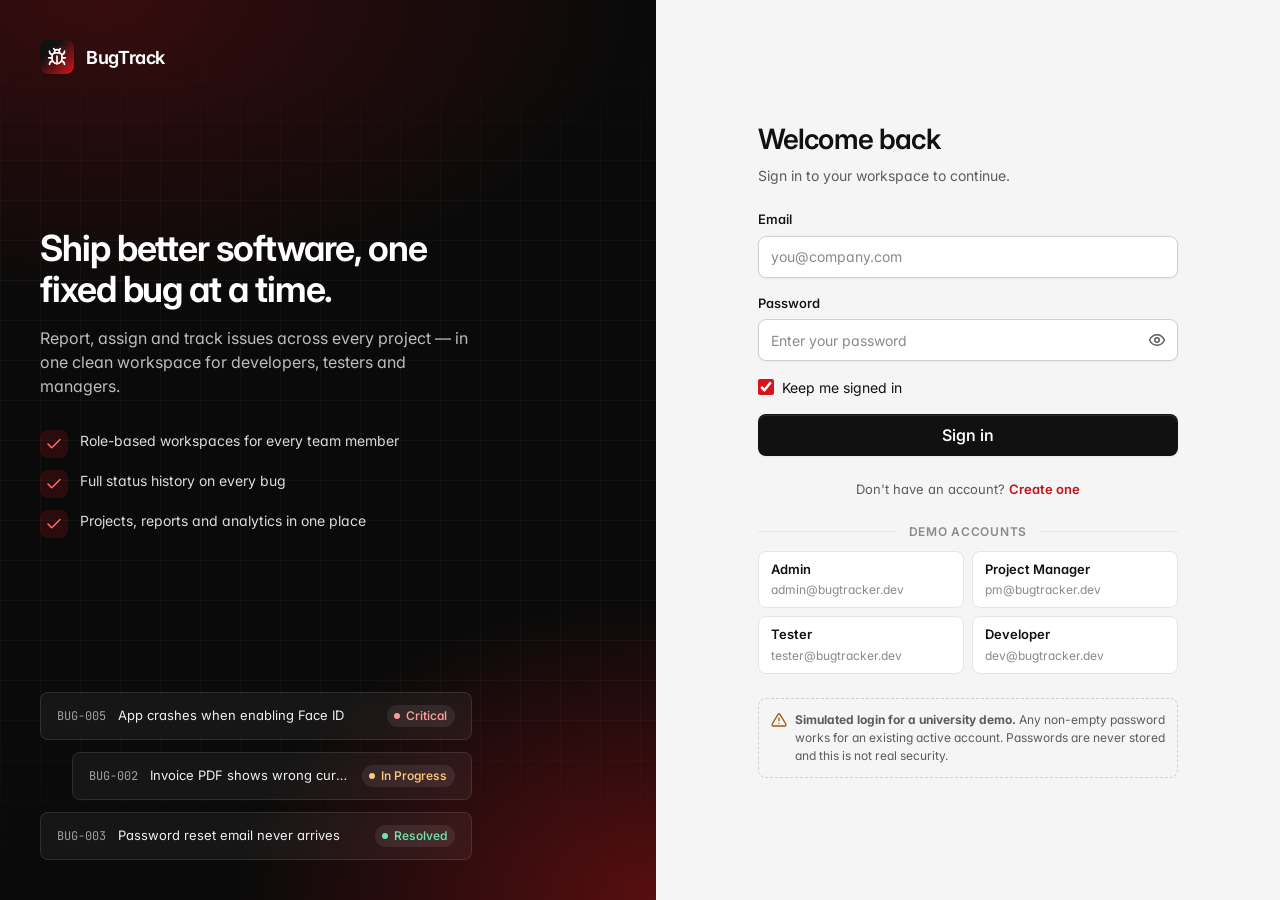
==== index.html @ 153128d8 "Add Bug Tracking System frontend with black/red theme Co-Authored-By: Claude Opus 5.5 <noreply@anthr" ====
<!DOCTYPE html>
<html lang="en">
<head>
  <meta charset="UTF-8">
  <meta name="viewport" content="width=device-width, initial-scale=1.0">
  <title>BugTrack</title>
  <link rel="icon" href="assets/icons/favicon.svg" type="image/svg+xml">
</head>
<body>
  <!-- Entry point: sends the visitor to the dashboard (signed in) or the login page. -->
  <noscript>This app needs JavaScript. Please enable it and open it through a local server (e.g. VS Code Live Server).</noscript>
  <script type="module">
    import { initStorage, getCurrentUser } from './js/storage.js';
    initStorage();
    window.location.replace(getCurrentUser() ? 'pages/dashboard.html' : 'pages/login.html');
  </script>
</body>
</html>
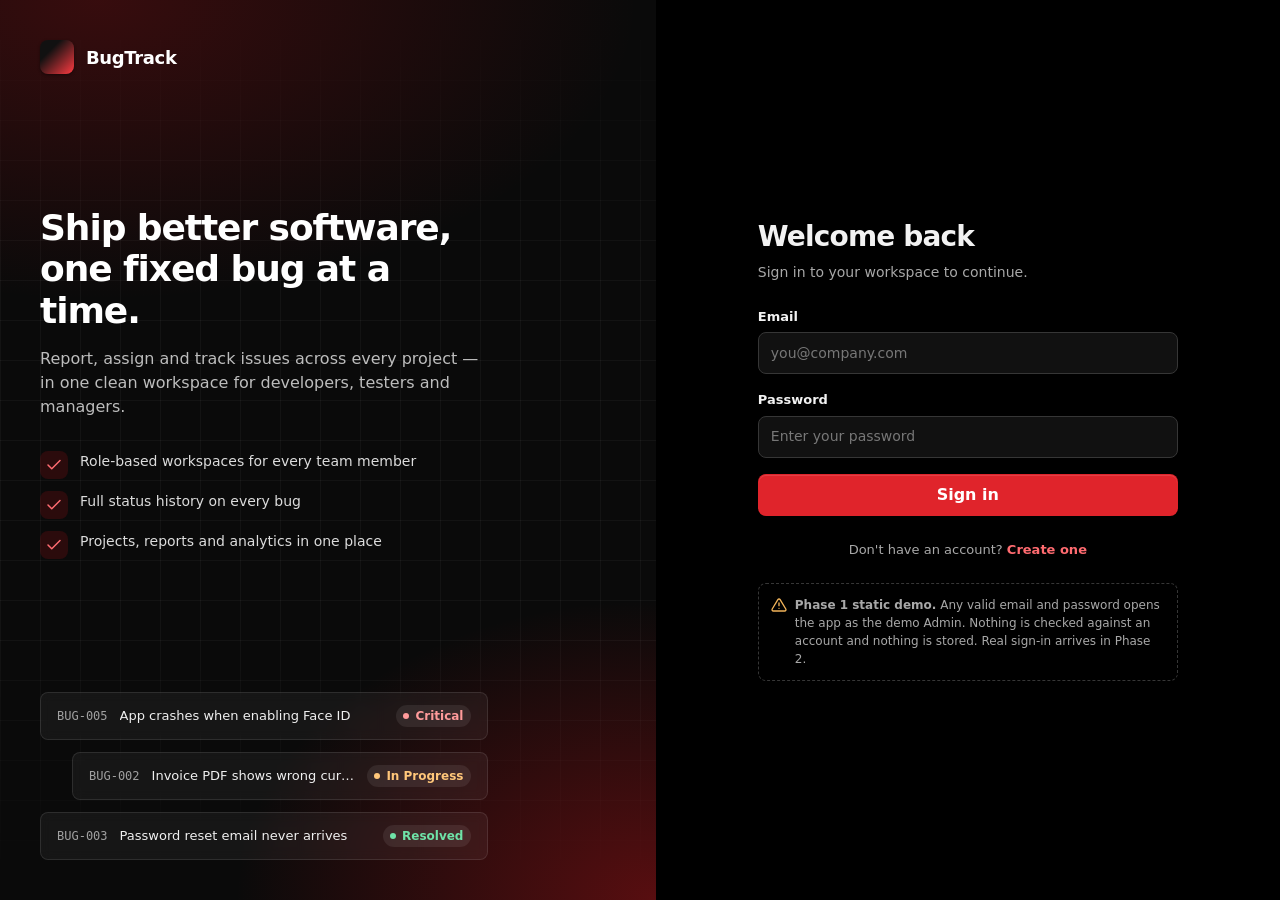
==== commit 86733b80: "redesigned functionality" ====
--- a/index.html
+++ b/index.html
@@ -5,14 +5,10 @@
   <meta name="viewport" content="width=device-width, initial-scale=1.0">
   <title>BugTrack</title>
   <link rel="icon" href="assets/icons/favicon.svg" type="image/svg+xml">
+  <!-- Entry point: Phase 1 has no sessions, so every visit starts at the login page. -->
+  <meta http-equiv="refresh" content="0; url=pages/login.html">
 </head>
 <body>
-  <!-- Entry point: sends the visitor to the dashboard (signed in) or the login page. -->
-  <noscript>This app needs JavaScript. Please enable it and open it through a local server (e.g. VS Code Live Server).</noscript>
-  <script type="module">
-    import { initStorage, getCurrentUser } from './js/storage.js';
-    initStorage();
-    window.location.replace(getCurrentUser() ? 'pages/dashboard.html' : 'pages/login.html');
-  </script>
+  <p><a href="pages/login.html">Continue to BugTrack</a></p>
 </body>
 </html>
